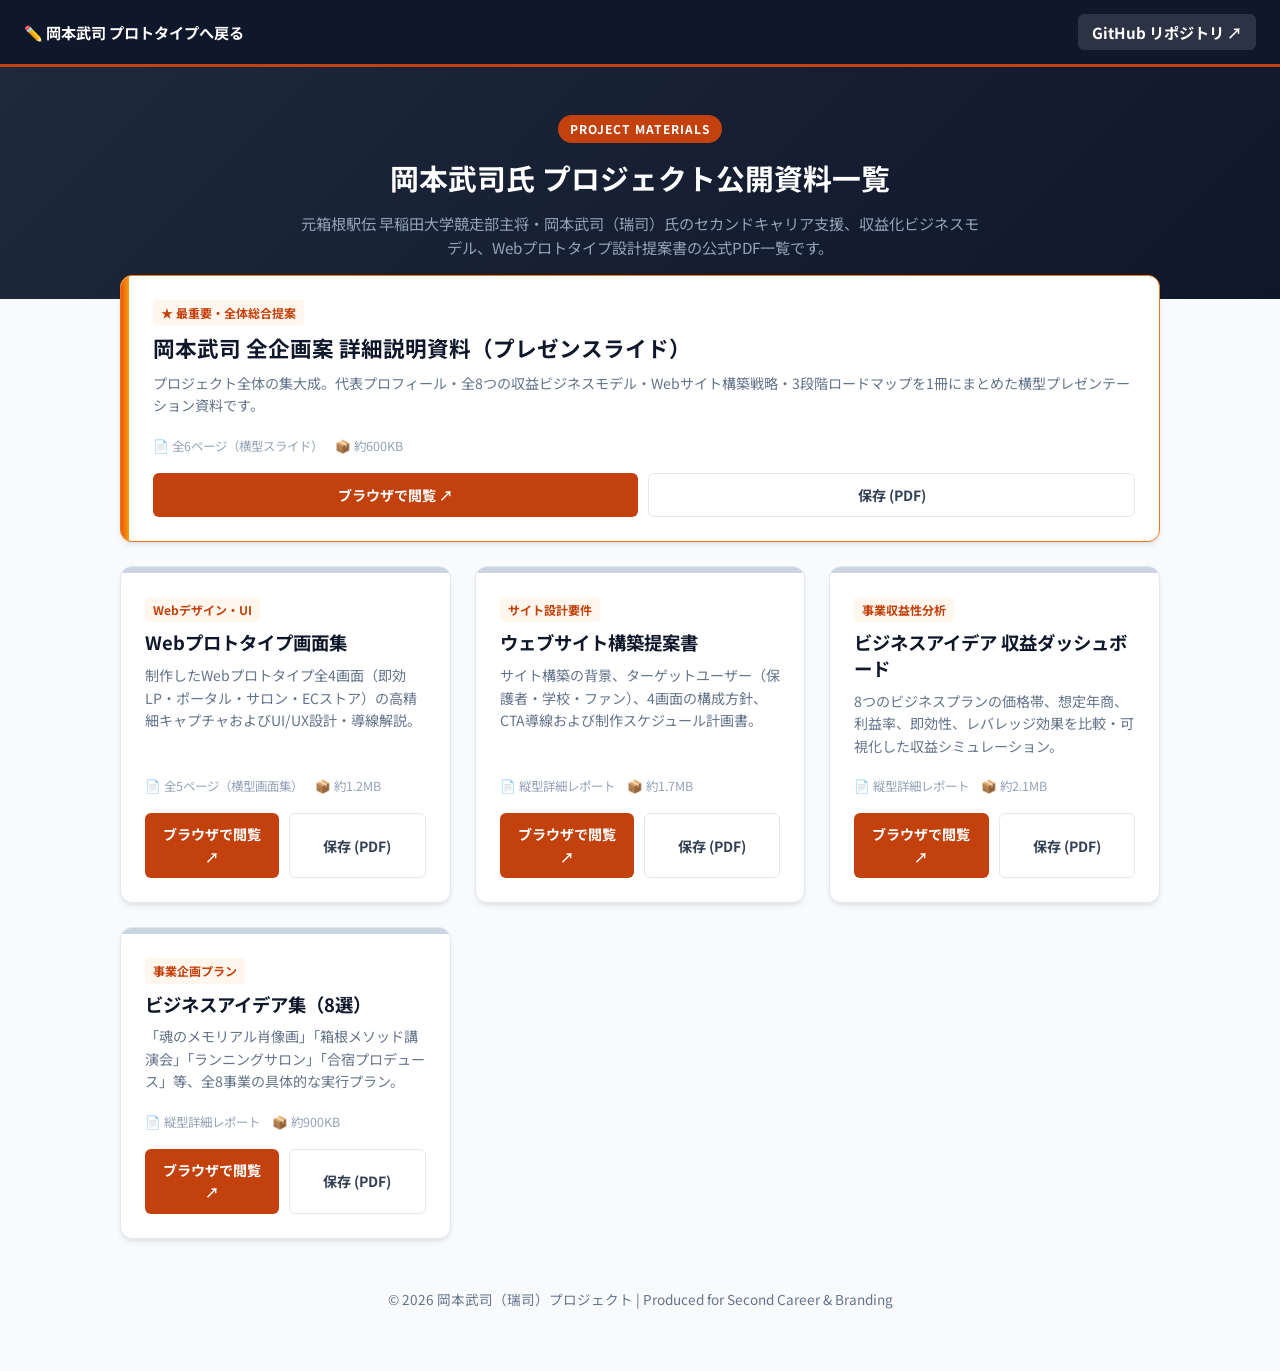
==== materials/index.html @ d4b41f6f "feat: materials/ フォルダの作成、資料PDF追加および公開設定" ====
<!DOCTYPE html>
<html lang="ja">
<head>
    <meta charset="UTF-8">
    <meta name="viewport" content="width=device-width, initial-scale=1.0">
    <title>岡本武司 プロジェクト公開資料一覧（Materials）</title>
    <link rel="preconnect" href="https://fonts.googleapis.com">
    <link rel="preconnect" href="https://fonts.gstatic.com" crossorigin>
    <link href="https://fonts.googleapis.com/css2?family=Noto+Sans+JP:wght@400;500;700&family=Outfit:wght@500;700&display=swap" rel="stylesheet">
    <style>
        :root {
            --primary: #c2410c;
            --primary-dark: #9a3412;
            --navy: #0f172a;
            --slate: #334155;
            --muted: #64748b;
            --light-bg: #f8fafc;
            --border: #e2e8f0;
            --card-shadow: 0 4px 6px -1px rgba(0,0,0,0.07), 0 2px 4px -2px rgba(0,0,0,0.07);
            --card-shadow-hover: 0 12px 20px -3px rgba(0,0,0,0.12), 0 4px 6px -4px rgba(0,0,0,0.08);
        }
        * { box-sizing: border-box; margin: 0; padding: 0; }
        body {
            font-family: 'Noto Sans JP', sans-serif;
            background: var(--light-bg);
            color: var(--slate);
            line-height: 1.6;
            padding-bottom: 60px;
        }

        /* ヘッダー */
        .top-nav {
            background: var(--navy);
            color: #fff;
            padding: 14px 24px;
            display: flex;
            justify-content: space-between;
            align-items: center;
            border-bottom: 3px solid var(--primary);
        }
        .top-nav a {
            color: #fff;
            text-decoration: none;
            display: flex;
            align-items: center;
            gap: 8px;
            font-weight: 700;
            font-size: 0.95rem;
        }
        .back-link {
            background: rgba(255,255,255,0.12);
            padding: 6px 14px;
            border-radius: 6px;
            font-size: 0.85rem;
            transition: all 0.2s;
        }
        .back-link:hover {
            background: var(--primary);
        }

        /* ヒーロー */
        .hero {
            background: linear-gradient(135deg, #1e293b 0%, #0f172a 100%);
            color: #fff;
            padding: 48px 24px 40px;
            text-align: center;
        }
        .hero-badge {
            display: inline-block;
            background: var(--primary);
            color: #fff;
            font-size: 0.75rem;
            font-weight: 700;
            letter-spacing: 0.08em;
            padding: 4px 12px;
            border-radius: 999px;
            margin-bottom: 12px;
            text-transform: uppercase;
        }
        .hero h1 {
            font-size: 1.8rem;
            margin-bottom: 10px;
            font-weight: 700;
        }
        .hero p {
            color: #94a3b8;
            max-width: 680px;
            margin: 0 auto;
            font-size: 0.95rem;
        }

        /* コンテナ */
        .container {
            max-width: 1080px;
            margin: 0 auto;
            padding: 0 20px;
        }

        /* 資料カードグリッド */
        .materials-grid {
            display: grid;
            grid-template-columns: repeat(auto-fill, minmax(320px, 1fr));
            gap: 24px;
            margin-top: -24px;
        }

        .material-card {
            background: #fff;
            border-radius: 12px;
            border: 1px solid var(--border);
            box-shadow: var(--card-shadow);
            overflow: hidden;
            display: flex;
            flex-direction: column;
            transition: transform 0.2s, box-shadow 0.2s;
        }
        .material-card:hover {
            transform: translateY(-4px);
            box-shadow: var(--card-shadow-hover);
        }
        .material-card.featured {
            border-color: #f97316;
            grid-column: 1 / -1;
            display: flex;
            flex-direction: row;
        }
        @media (max-width: 768px) {
            .material-card.featured { flex-direction: column; }
        }

        .card-header-bar {
            height: 6px;
            background: #cbd5e1;
        }
        .featured .card-header-bar {
            background: linear-gradient(90deg, #ea580c, #f59e0b);
            height: 100%;
            width: 8px;
        }
        @media (max-width: 768px) {
            .featured .card-header-bar {
                width: 100%;
                height: 6px;
            }
        }

        .card-body {
            padding: 24px;
            flex: 1;
            display: flex;
            flex-direction: column;
        }
        .doc-tag {
            font-size: 0.75rem;
            font-weight: 700;
            color: var(--primary);
            background: #fff7ed;
            padding: 3px 8px;
            border-radius: 4px;
            display: inline-block;
            margin-bottom: 8px;
            width: fit-content;
        }
        .material-title {
            font-size: 1.15rem;
            color: var(--navy);
            margin-bottom: 8px;
            font-weight: 700;
            line-height: 1.4;
        }
        .featured .material-title {
            font-size: 1.35rem;
        }
        .material-desc {
            font-size: 0.88rem;
            color: var(--muted);
            margin-bottom: 20px;
            flex: 1;
        }
        .material-meta {
            font-size: 0.78rem;
            color: #94a3b8;
            margin-bottom: 16px;
            display: flex;
            gap: 12px;
        }

        /* ボタン群 */
        .card-actions {
            display: flex;
            gap: 10px;
        }
        .btn {
            flex: 1;
            display: inline-flex;
            justify-content: center;
            align-items: center;
            gap: 6px;
            padding: 10px 14px;
            border-radius: 6px;
            text-decoration: none;
            font-size: 0.88rem;
            font-weight: 700;
            transition: all 0.2s;
            text-align: center;
        }
        .btn-primary {
            background: var(--primary);
            color: #fff;
        }
        .btn-primary:hover {
            background: var(--primary-dark);
        }
        .btn-outline {
            background: #fff;
            color: var(--slate);
            border: 1px solid var(--border);
        }
        .btn-outline:hover {
            background: #f1f5f9;
            color: var(--navy);
        }

        /* フッター */
        .page-footer {
            text-align: center;
            margin-top: 50px;
            font-size: 0.85rem;
            color: var(--muted);
        }
    </style>
</head>
<body>

    <nav class="top-nav">
        <a href="../">
            <span>✏️ 岡本武司 プロトタイプへ戻る</span>
        </a>
        <a href="https://github.com/shintaroim/okamoto" target="_blank" class="back-link">
            GitHub リポジトリ ↗
        </a>
    </nav>

    <header class="hero">
        <div class="hero-badge">Project Materials</div>
        <h1>岡本武司氏 プロジェクト公開資料一覧</h1>
        <p>元箱根駅伝 早稲田大学競走部主将・岡本武司（瑞司）氏のセカンドキャリア支援、収益化ビジネスモデル、Webプロトタイプ設計提案書の公式PDF一覧です。</p>
    </header>

    <main class="container">
        <div class="materials-grid">

            <!-- 1. 全企画案 総合説明資料 (Featured) -->
            <div class="material-card featured">
                <div class="card-header-bar"></div>
                <div class="card-body">
                    <span class="doc-tag">★ 最重要・全体総合提案</span>
                    <h2 class="material-title">岡本武司 全企画案 詳細説明資料（プレゼンスライド）</h2>
                    <p class="material-desc">
                        プロジェクト全体の集大成。代表プロフィール・全8つの収益ビジネスモデル・Webサイト構築戦略・3段階ロードマップを1冊にまとめた横型プレゼンテーション資料です。
                    </p>
                    <div class="material-meta">
                        <span>📄 全6ページ（横型スライド）</span>
                        <span>📦 約600KB</span>
                    </div>
                    <div class="card-actions">
                        <a href="01_project_presentation.pdf" target="_blank" class="btn btn-primary">ブラウザで閲覧 ↗</a>
                        <a href="01_project_presentation.pdf" download="岡本武司_全企画案_詳細説明資料.pdf" class="btn btn-outline">保存 (PDF)</a>
                    </div>
                </div>
            </div>

            <!-- 2. Webプロトタイプ画面集 -->
            <div class="material-card">
                <div class="card-header-bar"></div>
                <div class="card-body">
                    <span class="doc-tag">Webデザイン・UI</span>
                    <h2 class="material-title">Webプロトタイプ画面集</h2>
                    <p class="material-desc">
                        制作したWebプロトタイプ全4画面（即効LP・ポータル・サロン・ECストア）の高精細キャプチャおよびUI/UX設計・導線解説。
                    </p>
                    <div class="material-meta">
                        <span>📄 全5ページ（横型画面集）</span>
                        <span>📦 約1.2MB</span>
                    </div>
                    <div class="card-actions">
                        <a href="02_prototype_screens.pdf" target="_blank" class="btn btn-primary">ブラウザで閲覧 ↗</a>
                        <a href="02_prototype_screens.pdf" download="岡本武司_Webプロトタイプ画面集.pdf" class="btn btn-outline">保存 (PDF)</a>
                    </div>
                </div>
            </div>

            <!-- 3. Webサイト構築提案書 -->
            <div class="material-card">
                <div class="card-header-bar"></div>
                <div class="card-body">
                    <span class="doc-tag">サイト設計要件</span>
                    <h2 class="material-title">ウェブサイト構築提案書</h2>
                    <p class="material-desc">
                        サイト構築の背景、ターゲットユーザー（保護者・学校・ファン）、4画面の構成方針、CTA導線および制作スケジュール計画書。
                    </p>
                    <div class="material-meta">
                        <span>📄 縦型詳細レポート</span>
                        <span>📦 約1.7MB</span>
                    </div>
                    <div class="card-actions">
                        <a href="03_website_proposal.pdf" target="_blank" class="btn btn-primary">ブラウザで閲覧 ↗</a>
                        <a href="03_website_proposal.pdf" download="岡本武司_ウェブサイト構築提案書.pdf" class="btn btn-outline">保存 (PDF)</a>
                    </div>
                </div>
            </div>

            <!-- 4. 収益ダッシュボード -->
            <div class="material-card">
                <div class="card-header-bar"></div>
                <div class="card-body">
                    <span class="doc-tag">事業収益性分析</span>
                    <h2 class="material-title">ビジネスアイデア 収益ダッシュボード</h2>
                    <p class="material-desc">
                        8つのビジネスプランの価格帯、想定年商、利益率、即効性、レバレッジ効果を比較・可視化した収益シミュレーション。
                    </p>
                    <div class="material-meta">
                        <span>📄 縦型詳細レポート</span>
                        <span>📦 約2.1MB</span>
                    </div>
                    <div class="card-actions">
                        <a href="04_business_dashboard.pdf" target="_blank" class="btn btn-primary">ブラウザで閲覧 ↗</a>
                        <a href="04_business_dashboard.pdf" download="岡本武司_ビジネスアイデア_収益ダッシュボード.pdf" class="btn btn-outline">保存 (PDF)</a>
                    </div>
                </div>
            </div>

            <!-- 5. ビジネスアイデア集 -->
            <div class="material-card">
                <div class="card-header-bar"></div>
                <div class="card-body">
                    <span class="doc-tag">事業企画プラン</span>
                    <h2 class="material-title">ビジネスアイデア集（8選）</h2>
                    <p class="material-desc">
                        「魂のメモリアル肖像画」「箱根メソッド講演会」「ランニングサロン」「合宿プロデュース」等、全8事業の具体的な実行プラン。
                    </p>
                    <div class="material-meta">
                        <span>📄 縦型詳細レポート</span>
                        <span>📦 約900KB</span>
                    </div>
                    <div class="card-actions">
                        <a href="05_business_ideas.pdf" target="_blank" class="btn btn-primary">ブラウザで閲覧 ↗</a>
                        <a href="05_business_ideas.pdf" download="岡本武司_ビジネスアイデア集.pdf" class="btn btn-outline">保存 (PDF)</a>
                    </div>
                </div>
            </div>

        </div>

        <footer class="page-footer">
            <p>© 2026 岡本武司（瑞司）プロジェクト | Produced for Second Career & Branding</p>
        </footer>
    </main>

</body>
</html>
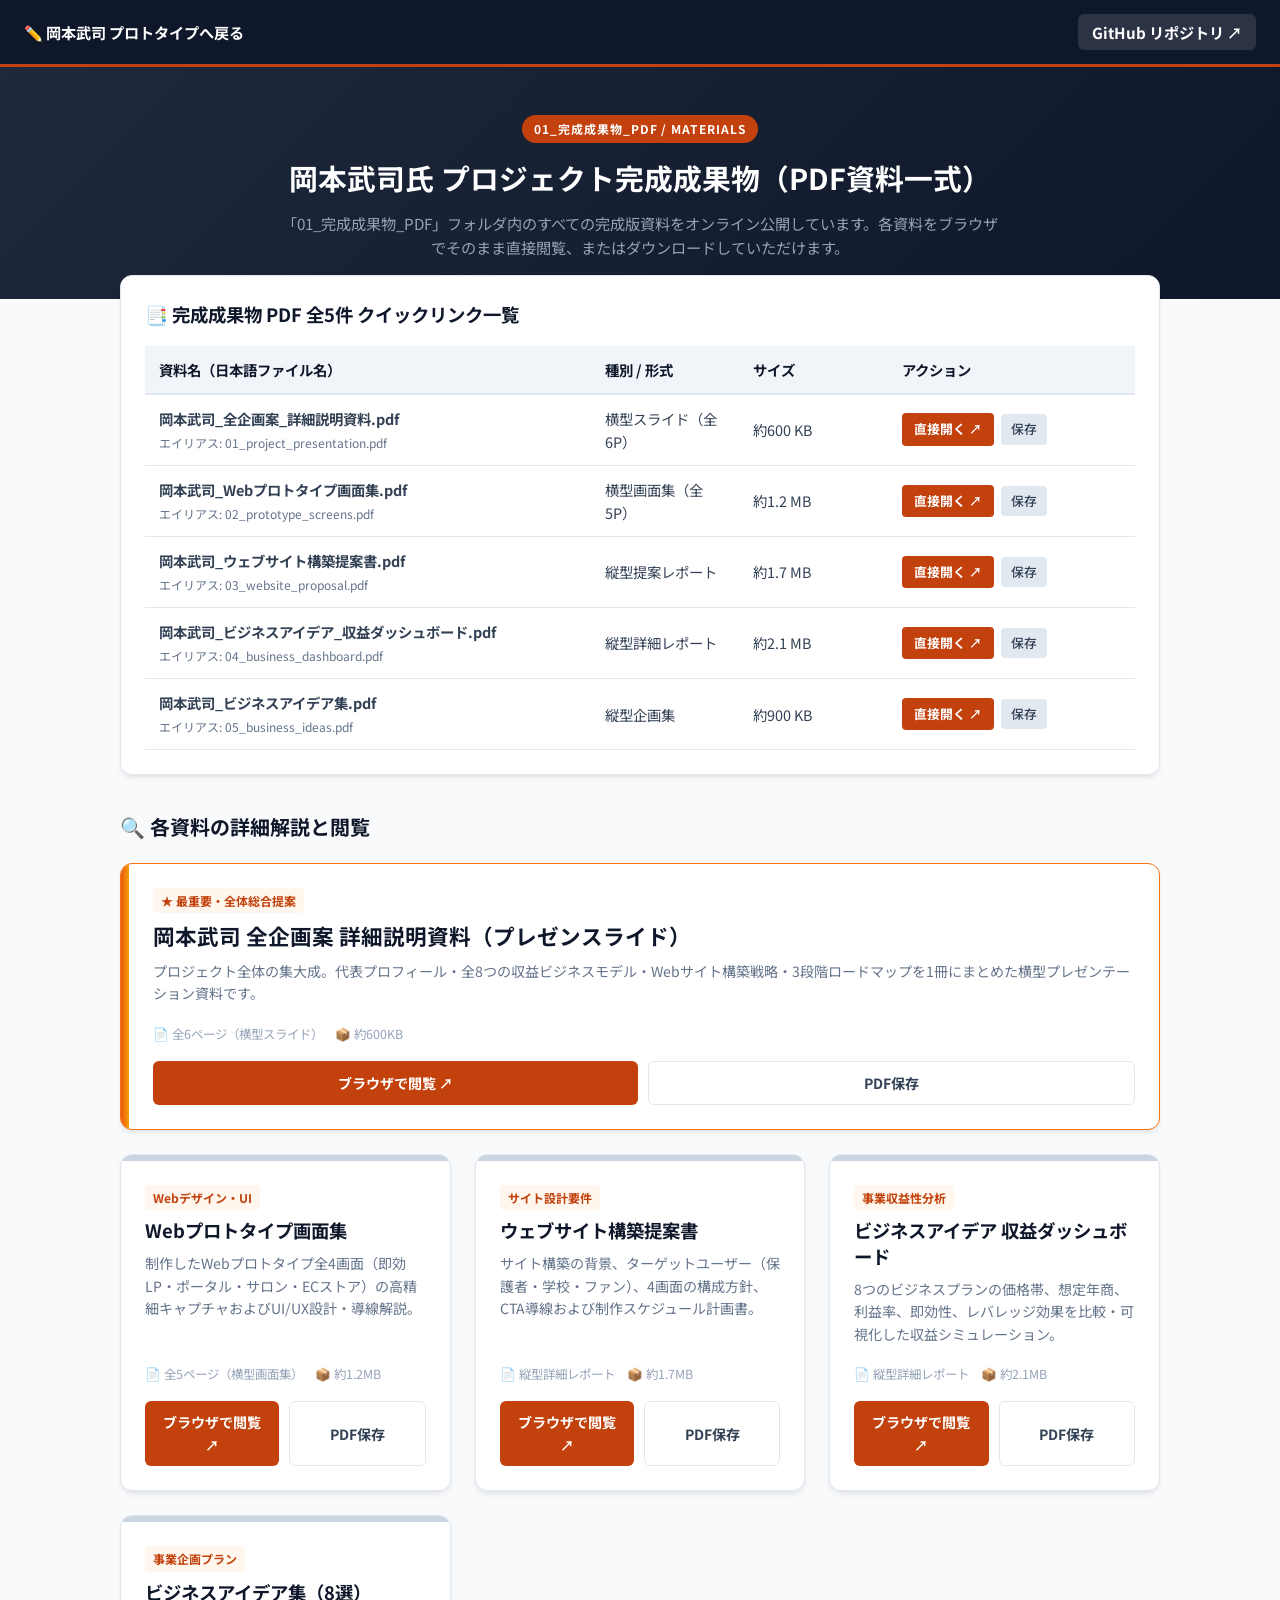
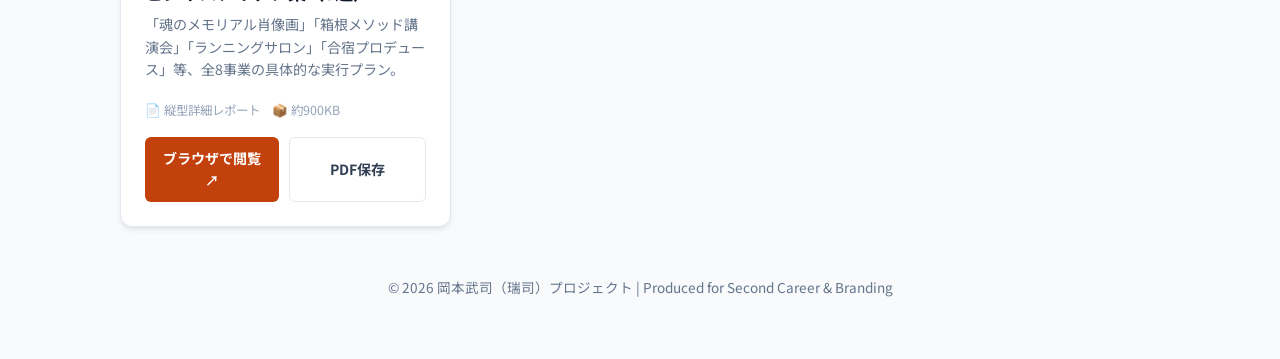
==== commit 8410fbc0: "feat: 01_完成成果物_PDFの全ファイルをmaterials/および公開ルートに完全追加" ====
--- a/materials/index.html
+++ b/materials/index.html
@@ -3,7 +3,7 @@
 <head>
     <meta charset="UTF-8">
     <meta name="viewport" content="width=device-width, initial-scale=1.0">
-    <title>岡本武司 プロジェクト公開資料一覧（Materials）</title>
+    <title>岡本武司 プロジェクト公開資料一覧（01_完成成果物_PDF / Materials）</title>
     <link rel="preconnect" href="https://fonts.googleapis.com">
     <link rel="preconnect" href="https://fonts.gstatic.com" crossorigin>
     <link href="https://fonts.googleapis.com/css2?family=Noto+Sans+JP:wght@400;500;700&family=Outfit:wght@500;700&display=swap" rel="stylesheet">
@@ -84,7 +84,7 @@
         }
         .hero p {
             color: #94a3b8;
-            max-width: 680px;
+            max-width: 720px;
             margin: 0 auto;
             font-size: 0.95rem;
         }
@@ -96,12 +96,93 @@
             padding: 0 20px;
         }
 
+        /* クイックテーブル */
+        .table-section {
+            background: #fff;
+            border-radius: 12px;
+            border: 1px solid var(--border);
+            padding: 24px;
+            margin-top: -24px;
+            margin-bottom: 36px;
+            box-shadow: var(--card-shadow);
+        }
+        .table-title {
+            font-size: 1.15rem;
+            font-weight: 700;
+            color: var(--navy);
+            margin-bottom: 16px;
+            display: flex;
+            align-items: center;
+            gap: 8px;
+        }
+        .table-wrapper {
+            overflow-x: auto;
+        }
+        table {
+            width: 100%;
+            border-collapse: collapse;
+            font-size: 0.9rem;
+            text-align: left;
+        }
+        th {
+            background: #f1f5f9;
+            color: var(--navy);
+            padding: 12px 14px;
+            font-weight: 700;
+            border-bottom: 2px solid var(--border);
+        }
+        td {
+            padding: 12px 14px;
+            border-bottom: 1px solid var(--border);
+            vertical-align: middle;
+        }
+        tr:hover td {
+            background: #f8fafc;
+        }
+        .btn-table {
+            display: inline-block;
+            padding: 6px 12px;
+            border-radius: 4px;
+            font-size: 0.8rem;
+            font-weight: 700;
+            text-decoration: none;
+            color: #fff;
+            background: var(--primary);
+            transition: all 0.2s;
+            margin-right: 4px;
+        }
+        .btn-table:hover {
+            background: var(--primary-dark);
+        }
+        .btn-table-sub {
+            display: inline-block;
+            padding: 5px 10px;
+            border-radius: 4px;
+            font-size: 0.8rem;
+            font-weight: 500;
+            text-decoration: none;
+            color: var(--slate);
+            background: #e2e8f0;
+            transition: all 0.2s;
+        }
+        .btn-table-sub:hover {
+            background: #cbd5e1;
+        }
+
         /* 資料カードグリッド */
+        .section-header {
+            font-size: 1.25rem;
+            font-weight: 700;
+            color: var(--navy);
+            margin-bottom: 20px;
+            display: flex;
+            align-items: center;
+            gap: 8px;
+        }
         .materials-grid {
             display: grid;
             grid-template-columns: repeat(auto-fill, minmax(320px, 1fr));
             gap: 24px;
-            margin-top: -24px;
         }
 
         .material-card {
@@ -242,12 +323,79 @@
     </nav>
 
     <header class="hero">
-        <div class="hero-badge">Project Materials</div>
-        <h1>岡本武司氏 プロジェクト公開資料一覧</h1>
-        <p>元箱根駅伝 早稲田大学競走部主将・岡本武司（瑞司）氏のセカンドキャリア支援、収益化ビジネスモデル、Webプロトタイプ設計提案書の公式PDF一覧です。</p>
+        <div class="hero-badge">01_完成成果物_PDF / Materials</div>
+        <h1>岡本武司氏 プロジェクト完成成果物（PDF資料一式）</h1>
+        <p>「01_完成成果物_PDF」フォルダ内のすべての完成版資料をオンライン公開しています。各資料をブラウザでそのまま直接閲覧、またはダウンロードしていただけます。</p>
     </header>
 
     <main class="container">
+
+        <!-- クイックアクセス一覧表 -->
+        <section class="table-section">
+            <h2 class="table-title">📑 完成成果物 PDF 全5件 クイックリンク一覧</h2>
+            <div class="table-wrapper">
+                <table>
+                    <thead>
+                        <tr>
+                            <th style="width: 45%;">資料名（日本語ファイル名）</th>
+                            <th style="width: 15%;">種別 / 形式</th>
+                            <th style="width: 15%;">サイズ</th>
+                            <th style="width: 25%;">アクション</th>
+                        </tr>
+                    </thead>
+                    <tbody>
+                        <tr>
+                            <td><strong>岡本武司_全企画案_詳細説明資料.pdf</strong><br><small style="color:var(--muted);">エイリアス: 01_project_presentation.pdf</small></td>
+                            <td>横型スライド（全6P）</td>
+                            <td>約600 KB</td>
+                            <td>
+                                <a href="岡本武司_全企画案_詳細説明資料.pdf" target="_blank" class="btn-table">直接開く ↗</a>
+                                <a href="01_project_presentation.pdf" download="岡本武司_全企画案_詳細説明資料.pdf" class="btn-table-sub">保存</a>
+                            </td>
+                        </tr>
+                        <tr>
+                            <td><strong>岡本武司_Webプロトタイプ画面集.pdf</strong><br><small style="color:var(--muted);">エイリアス: 02_prototype_screens.pdf</small></td>
+                            <td>横型画面集（全5P）</td>
+                            <td>約1.2 MB</td>
+                            <td>
+                                <a href="岡本武司_Webプロトタイプ画面集.pdf" target="_blank" class="btn-table">直接開く ↗</a>
+                                <a href="02_prototype_screens.pdf" download="岡本武司_Webプロトタイプ画面集.pdf" class="btn-table-sub">保存</a>
+                            </td>
+                        </tr>
+                        <tr>
+                            <td><strong>岡本武司_ウェブサイト構築提案書.pdf</strong><br><small style="color:var(--muted);">エイリアス: 03_website_proposal.pdf</small></td>
+                            <td>縦型提案レポート</td>
+                            <td>約1.7 MB</td>
+                            <td>
+                                <a href="岡本武司_ウェブサイト構築提案書.pdf" target="_blank" class="btn-table">直接開く ↗</a>
+                                <a href="03_website_proposal.pdf" download="岡本武司_ウェブサイト構築提案書.pdf" class="btn-table-sub">保存</a>
+                            </td>
+                        </tr>
+                        <tr>
+                            <td><strong>岡本武司_ビジネスアイデア_収益ダッシュボード.pdf</strong><br><small style="color:var(--muted);">エイリアス: 04_business_dashboard.pdf</small></td>
+                            <td>縦型詳細レポート</td>
+                            <td>約2.1 MB</td>
+                            <td>
+                                <a href="岡本武司_ビジネスアイデア_収益ダッシュボード.pdf" target="_blank" class="btn-table">直接開く ↗</a>
+                                <a href="04_business_dashboard.pdf" download="岡本武司_ビジネスアイデア_収益ダッシュボード.pdf" class="btn-table-sub">保存</a>
+                            </td>
+                        </tr>
+                        <tr>
+                            <td><strong>岡本武司_ビジネスアイデア集.pdf</strong><br><small style="color:var(--muted);">エイリアス: 05_business_ideas.pdf</small></td>
+                            <td>縦型企画集</td>
+                            <td>約900 KB</td>
+                            <td>
+                                <a href="岡本武司_ビジネスアイデア集.pdf" target="_blank" class="btn-table">直接開く ↗</a>
+                                <a href="05_business_ideas.pdf" download="岡本武司_ビジネスアイデア集.pdf" class="btn-table-sub">保存</a>
+                            </td>
+                        </tr>
+                    </tbody>
+                </table>
+            </div>
+        </section>
+
+        <!-- 各資料の詳細カード -->
+        <h2 class="section-header">🔍 各資料の詳細解説と閲覧</h2>
         <div class="materials-grid">
 
             <!-- 1. 全企画案 総合説明資料 (Featured) -->
@@ -264,8 +412,8 @@
                         <span>📦 約600KB</span>
                     </div>
                     <div class="card-actions">
-                        <a href="01_project_presentation.pdf" target="_blank" class="btn btn-primary">ブラウザで閲覧 ↗</a>
-                        <a href="01_project_presentation.pdf" download="岡本武司_全企画案_詳細説明資料.pdf" class="btn btn-outline">保存 (PDF)</a>
+                        <a href="岡本武司_全企画案_詳細説明資料.pdf" target="_blank" class="btn btn-primary">ブラウザで閲覧 ↗</a>
+                        <a href="01_project_presentation.pdf" download="岡本武司_全企画案_詳細説明資料.pdf" class="btn btn-outline">PDF保存</a>
                     </div>
                 </div>
             </div>
@@ -284,8 +432,8 @@
                         <span>📦 約1.2MB</span>
                     </div>
                     <div class="card-actions">
-                        <a href="02_prototype_screens.pdf" target="_blank" class="btn btn-primary">ブラウザで閲覧 ↗</a>
-                        <a href="02_prototype_screens.pdf" download="岡本武司_Webプロトタイプ画面集.pdf" class="btn btn-outline">保存 (PDF)</a>
+                        <a href="岡本武司_Webプロトタイプ画面集.pdf" target="_blank" class="btn btn-primary">ブラウザで閲覧 ↗</a>
+                        <a href="02_prototype_screens.pdf" download="岡本武司_Webプロトタイプ画面集.pdf" class="btn btn-outline">PDF保存</a>
                     </div>
                 </div>
             </div>
@@ -304,8 +452,8 @@
                         <span>📦 約1.7MB</span>
                     </div>
                     <div class="card-actions">
-                        <a href="03_website_proposal.pdf" target="_blank" class="btn btn-primary">ブラウザで閲覧 ↗</a>
-                        <a href="03_website_proposal.pdf" download="岡本武司_ウェブサイト構築提案書.pdf" class="btn btn-outline">保存 (PDF)</a>
+                        <a href="岡本武司_ウェブサイト構築提案書.pdf" target="_blank" class="btn btn-primary">ブラウザで閲覧 ↗</a>
+                        <a href="03_website_proposal.pdf" download="岡本武司_ウェブサイト構築提案書.pdf" class="btn btn-outline">PDF保存</a>
                     </div>
                 </div>
             </div>
@@ -324,8 +472,8 @@
                         <span>📦 約2.1MB</span>
                     </div>
                     <div class="card-actions">
-                        <a href="04_business_dashboard.pdf" target="_blank" class="btn btn-primary">ブラウザで閲覧 ↗</a>
-                        <a href="04_business_dashboard.pdf" download="岡本武司_ビジネスアイデア_収益ダッシュボード.pdf" class="btn btn-outline">保存 (PDF)</a>
+                        <a href="岡本武司_ビジネスアイデア_収益ダッシュボード.pdf" target="_blank" class="btn btn-primary">ブラウザで閲覧 ↗</a>
+                        <a href="04_business_dashboard.pdf" download="岡本武司_ビジネスアイデア_収益ダッシュボード.pdf" class="btn btn-outline">PDF保存</a>
                     </div>
                 </div>
             </div>
@@ -344,8 +492,8 @@
                         <span>📦 約900KB</span>
                     </div>
                     <div class="card-actions">
-                        <a href="05_business_ideas.pdf" target="_blank" class="btn btn-primary">ブラウザで閲覧 ↗</a>
-                        <a href="05_business_ideas.pdf" download="岡本武司_ビジネスアイデア集.pdf" class="btn btn-outline">保存 (PDF)</a>
+                        <a href="岡本武司_ビジネスアイデア集.pdf" target="_blank" class="btn btn-primary">ブラウザで閲覧 ↗</a>
+                        <a href="05_business_ideas.pdf" download="岡本武司_ビジネスアイデア集.pdf" class="btn btn-outline">PDF保存</a>
                     </div>
                 </div>
             </div>
